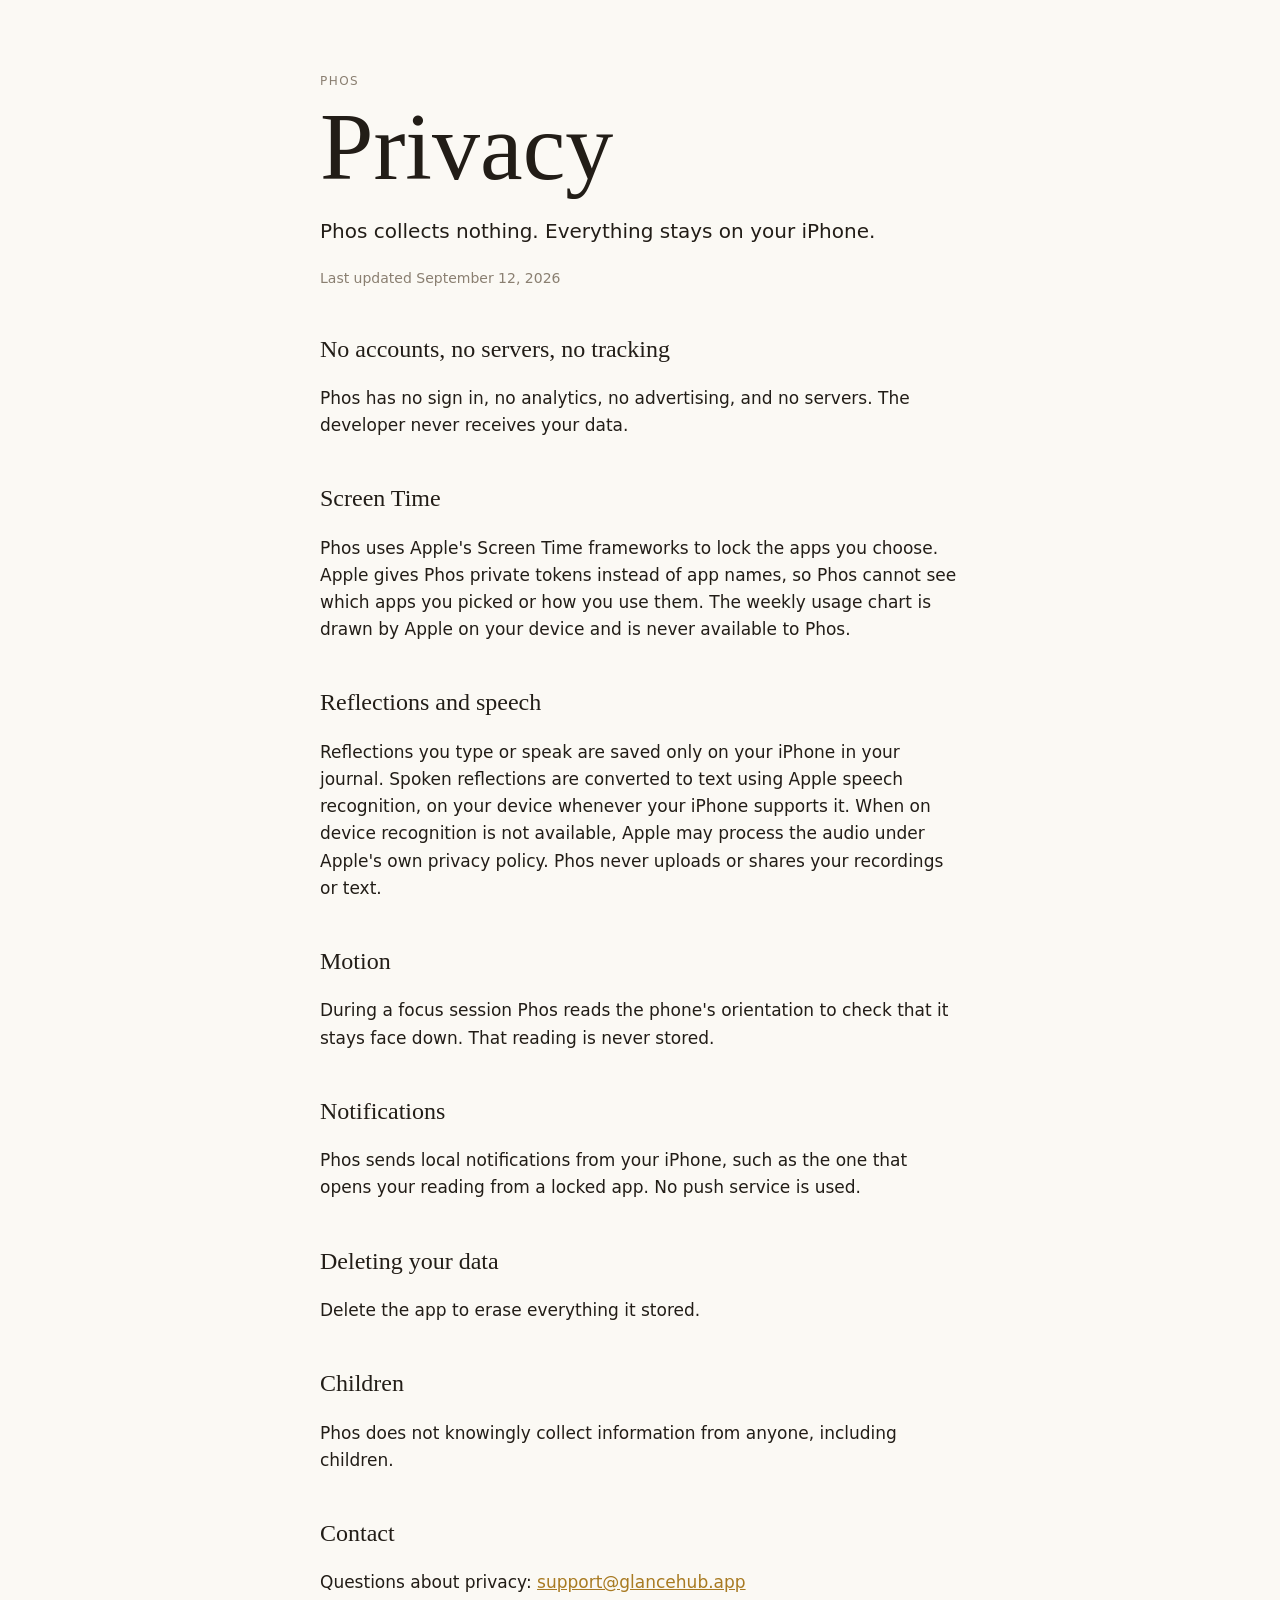
==== privacy.html @ b7cf106d "Phos support and privacy site Co-Authored-By: Claude Opus 5 (1M context) <noreply@anthropic.com> Cla" ====
<!doctype html>
<html lang="en">
<head>
<meta charset="utf-8">
<meta name="viewport" content="width=device-width, initial-scale=1">
<title>Phos Privacy Policy</title>
<link rel="stylesheet" href="/style.css">
</head>
<body>
<main class="wrap">
  <p class="eyebrow"><a href="/">Phos</a></p>
  <h1>Privacy</h1>
  <p class="lede">Phos collects nothing. Everything stays on your iPhone.</p>
  <p class="meta">Last updated September 12, 2026</p>

  <h2>No accounts, no servers, no tracking</h2>
  <p>Phos has no sign in, no analytics, no advertising, and no servers. The developer never receives your data.</p>

  <h2>Screen Time</h2>
  <p>Phos uses Apple's Screen Time frameworks to lock the apps you choose. Apple gives Phos private tokens instead of app names, so Phos cannot see which apps you picked or how you use them. The weekly usage chart is drawn by Apple on your device and is never available to Phos.</p>

  <h2>Reflections and speech</h2>
  <p>Reflections you type or speak are saved only on your iPhone in your journal. Spoken reflections are converted to text using Apple speech recognition, on your device whenever your iPhone supports it. When on device recognition is not available, Apple may process the audio under Apple's own privacy policy. Phos never uploads or shares your recordings or text.</p>

  <h2>Motion</h2>
  <p>During a focus session Phos reads the phone's orientation to check that it stays face down. That reading is never stored.</p>

  <h2>Notifications</h2>
  <p>Phos sends local notifications from your iPhone, such as the one that opens your reading from a locked app. No push service is used.</p>

  <h2>Deleting your data</h2>
  <p>Delete the app to erase everything it stored.</p>

  <h2>Children</h2>
  <p>Phos does not knowingly collect information from anyone, including children.</p>

  <h2>Contact</h2>
  <p>Questions about privacy: <a href="mailto:support@glancehub.app?subject=Phos%20privacy">support@glancehub.app</a></p>
</main>
</body>
</html>
---- style.css ----
:root { --paper: #FBF9F4; --ink: #221D17; --dim: #8A7F71; --line: #ECE5D8; --gold: #A87A22; }
* { box-sizing: border-box; }
body { margin: 0; background: var(--paper); color: var(--ink); font: 17px/1.6 -apple-system, BlinkMacSystemFont, "Segoe UI", system-ui, sans-serif; padding-inline: 20px; }
.wrap { max-width: 640px; margin: 0 auto; padding-block: 72px 96px; }
.eyebrow { font-size: 12px; letter-spacing: .12em; text-transform: uppercase; color: var(--dim); margin: 0; }
.eyebrow a { color: inherit; text-decoration: none; }
h1 { font-family: "New York", "Iowan Old Style", Georgia, serif; font-weight: 500; font-size: clamp(56px, 12vw, 96px); line-height: 1; margin: 8px 0 6px; }
h1 span { color: var(--gold); }
h2 { font-family: "New York", "Iowan Old Style", Georgia, serif; font-weight: 500; font-size: 24px; margin: 40px 0 8px; }
.gloss { color: var(--dim); margin: 0 0 28px; }
.lede { font-size: 20px; }
.meta { color: var(--dim); font-size: 14px; }
.steps { padding-left: 22px; margin: 28px 0; }
.steps li { margin: 8px 0; }
blockquote { margin: 40px 0; padding: 24px; background: #F3EBDB; border-radius: 18px; font-family: "New York", Georgia, serif; font-size: 21px; }
cite { display: block; font: 14px -apple-system, system-ui, sans-serif; color: var(--dim); margin-top: 8px; font-style: normal; }
a { color: var(--gold); }
nav { display: flex; gap: 24px; border-top: 1px solid var(--line); padding-top: 20px; }
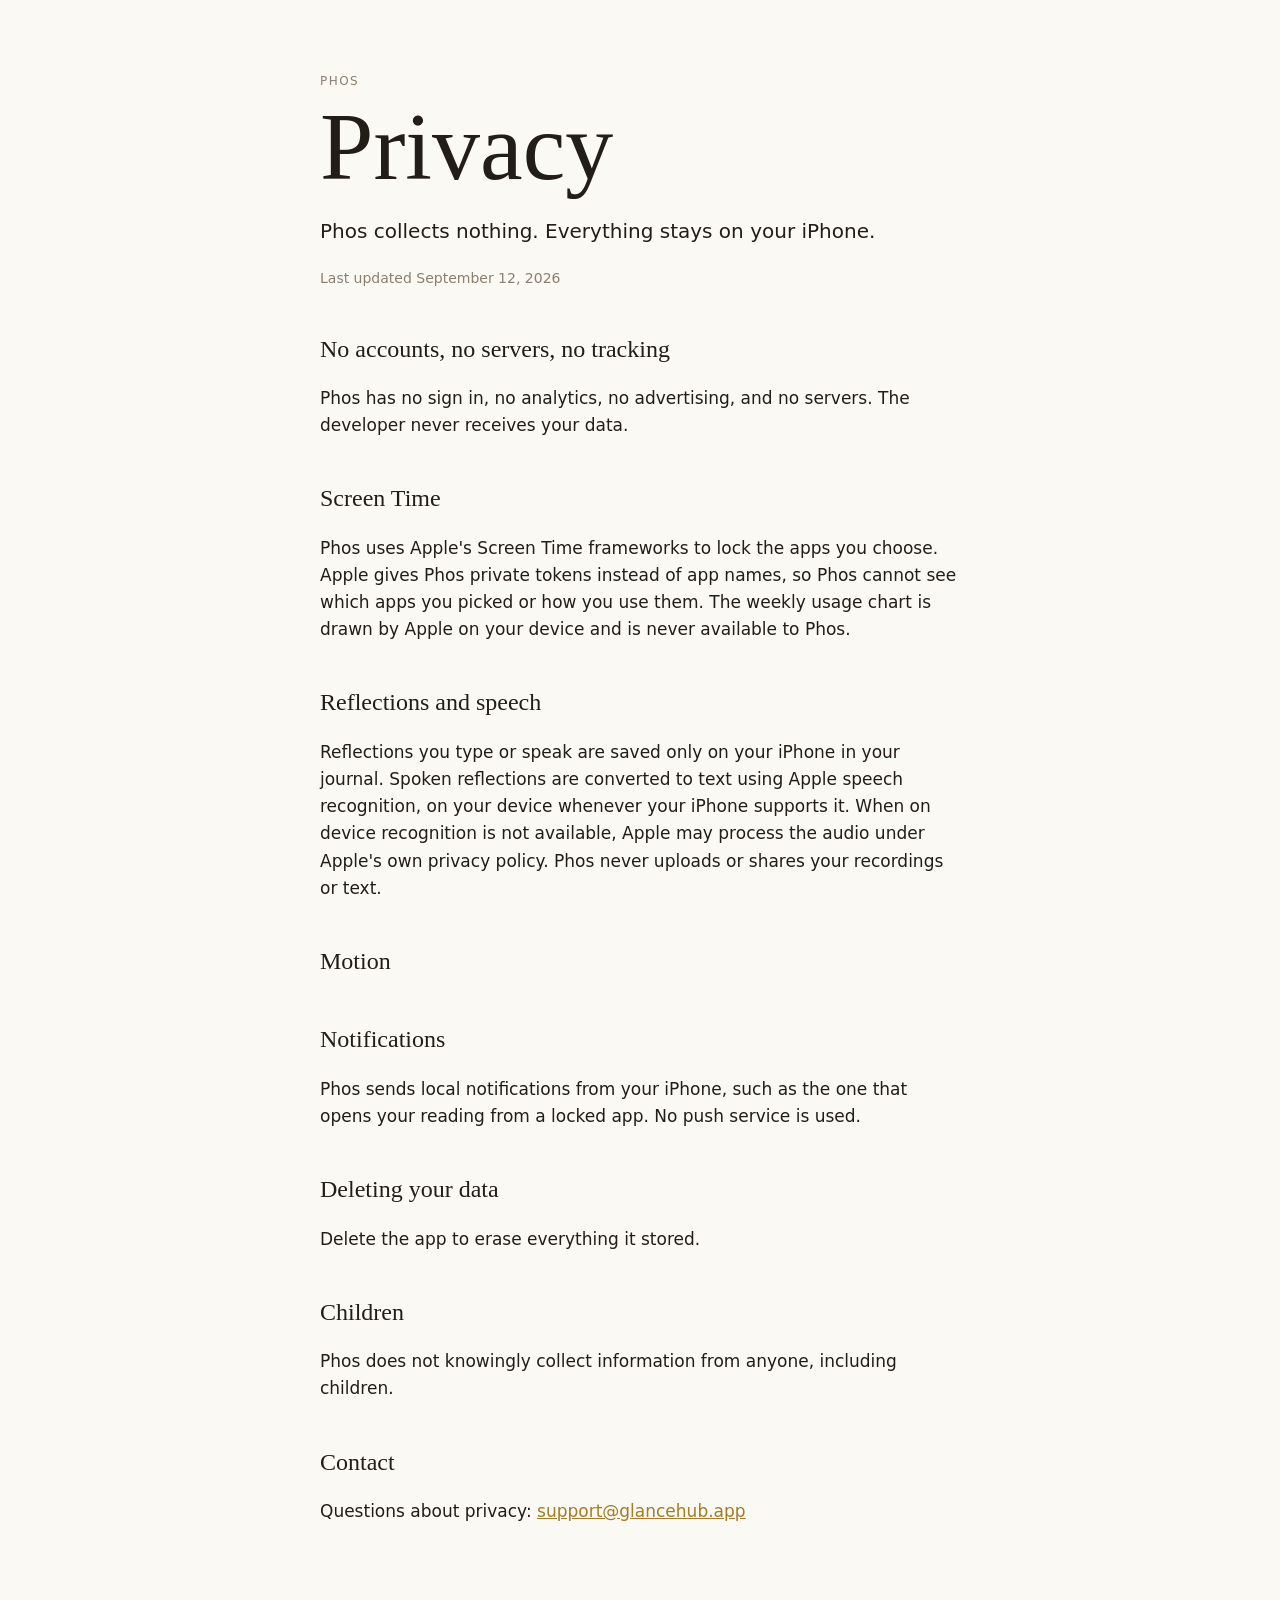
==== commit 9ad30bad: "Remove focus session from privacy page Co-Authored-By: Claude Opus 5 (1M context) <noreply@anthropic" ====
--- a/privacy.html
+++ b/privacy.html
@@ -23,7 +23,6 @@
   <p>Reflections you type or speak are saved only on your iPhone in your journal. Spoken reflections are converted to text using Apple speech recognition, on your device whenever your iPhone supports it. When on device recognition is not available, Apple may process the audio under Apple's own privacy policy. Phos never uploads or shares your recordings or text.</p>
 
   <h2>Motion</h2>
-  <p>During a focus session Phos reads the phone's orientation to check that it stays face down. That reading is never stored.</p>
 
   <h2>Notifications</h2>
   <p>Phos sends local notifications from your iPhone, such as the one that opens your reading from a locked app. No push service is used.</p>
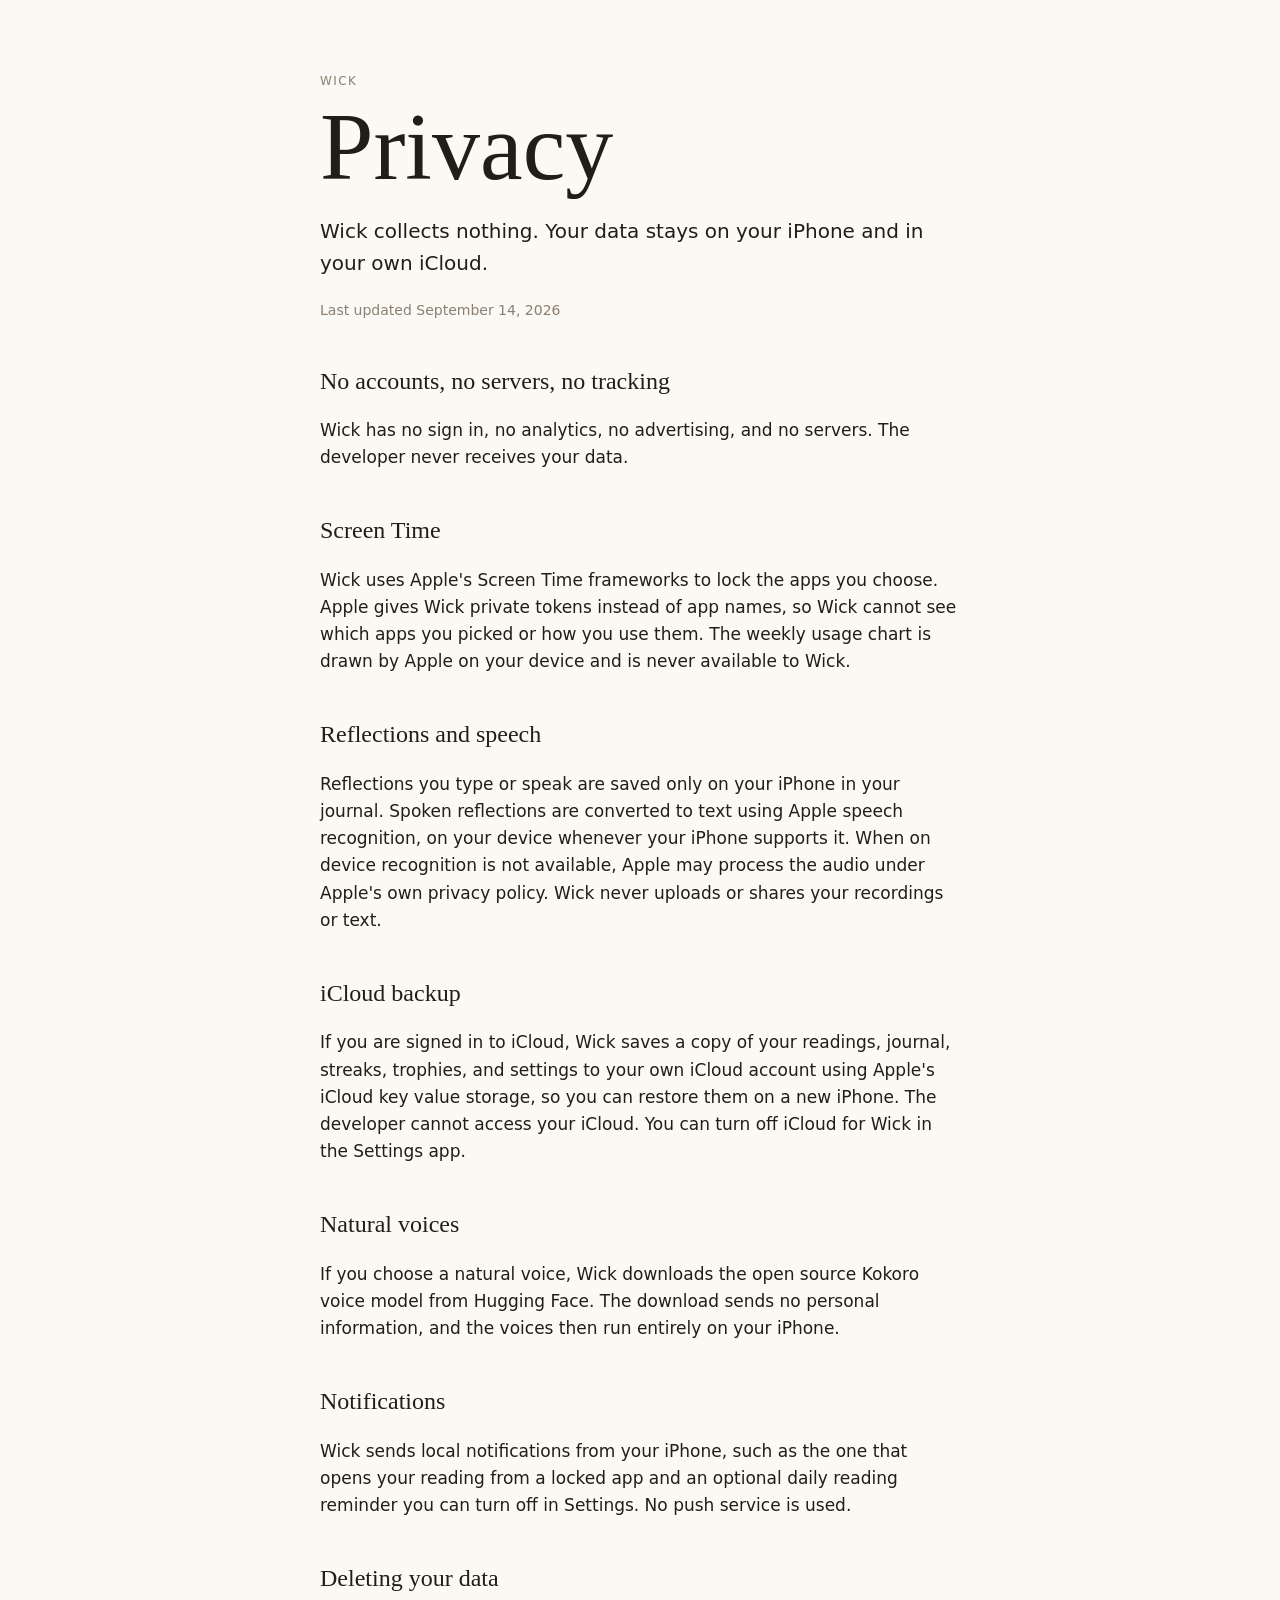
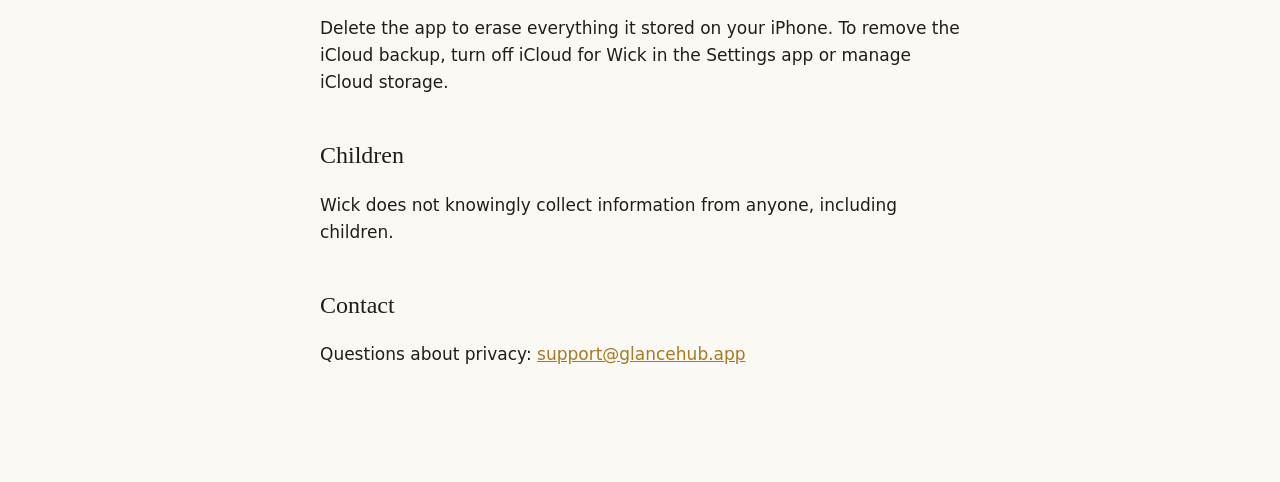
==== commit 75249fe7: "Rename to Wick, privacy covers iCloud backup, voices, reminders Co-Authored-By: Claude Opus 5 (1M co" ====
--- a/privacy.html
+++ b/privacy.html
@@ -3,38 +3,42 @@
 <head>
 <meta charset="utf-8">
 <meta name="viewport" content="width=device-width, initial-scale=1">
-<title>Phos Privacy Policy</title>
+<title>Wick Privacy Policy</title>
 <link rel="stylesheet" href="/style.css">
 </head>
 <body>
 <main class="wrap">
-  <p class="eyebrow"><a href="/">Phos</a></p>
+  <p class="eyebrow"><a href="/">Wick</a></p>
   <h1>Privacy</h1>
-  <p class="lede">Phos collects nothing. Everything stays on your iPhone.</p>
-  <p class="meta">Last updated September 12, 2026</p>
+  <p class="lede">Wick collects nothing. Your data stays on your iPhone and in your own iCloud.</p>
+  <p class="meta">Last updated September 14, 2026</p>
 
   <h2>No accounts, no servers, no tracking</h2>
-  <p>Phos has no sign in, no analytics, no advertising, and no servers. The developer never receives your data.</p>
+  <p>Wick has no sign in, no analytics, no advertising, and no servers. The developer never receives your data.</p>
 
   <h2>Screen Time</h2>
-  <p>Phos uses Apple's Screen Time frameworks to lock the apps you choose. Apple gives Phos private tokens instead of app names, so Phos cannot see which apps you picked or how you use them. The weekly usage chart is drawn by Apple on your device and is never available to Phos.</p>
+  <p>Wick uses Apple's Screen Time frameworks to lock the apps you choose. Apple gives Wick private tokens instead of app names, so Wick cannot see which apps you picked or how you use them. The weekly usage chart is drawn by Apple on your device and is never available to Wick.</p>
 
   <h2>Reflections and speech</h2>
-  <p>Reflections you type or speak are saved only on your iPhone in your journal. Spoken reflections are converted to text using Apple speech recognition, on your device whenever your iPhone supports it. When on device recognition is not available, Apple may process the audio under Apple's own privacy policy. Phos never uploads or shares your recordings or text.</p>
+  <p>Reflections you type or speak are saved only on your iPhone in your journal. Spoken reflections are converted to text using Apple speech recognition, on your device whenever your iPhone supports it. When on device recognition is not available, Apple may process the audio under Apple's own privacy policy. Wick never uploads or shares your recordings or text.</p>
 
-  <h2>Motion</h2>
+  <h2>iCloud backup</h2>
+  <p>If you are signed in to iCloud, Wick saves a copy of your readings, journal, streaks, trophies, and settings to your own iCloud account using Apple's iCloud key value storage, so you can restore them on a new iPhone. The developer cannot access your iCloud. You can turn off iCloud for Wick in the Settings app.</p>
+
+  <h2>Natural voices</h2>
+  <p>If you choose a natural voice, Wick downloads the open source Kokoro voice model from Hugging Face. The download sends no personal information, and the voices then run entirely on your iPhone.</p>
 
   <h2>Notifications</h2>
-  <p>Phos sends local notifications from your iPhone, such as the one that opens your reading from a locked app. No push service is used.</p>
+  <p>Wick sends local notifications from your iPhone, such as the one that opens your reading from a locked app and an optional daily reading reminder you can turn off in Settings. No push service is used.</p>
 
   <h2>Deleting your data</h2>
-  <p>Delete the app to erase everything it stored.</p>
+  <p>Delete the app to erase everything it stored on your iPhone. To remove the iCloud backup, turn off iCloud for Wick in the Settings app or manage iCloud storage.</p>
 
   <h2>Children</h2>
-  <p>Phos does not knowingly collect information from anyone, including children.</p>
+  <p>Wick does not knowingly collect information from anyone, including children.</p>
 
   <h2>Contact</h2>
-  <p>Questions about privacy: <a href="mailto:support@glancehub.app?subject=Phos%20privacy">support@glancehub.app</a></p>
+  <p>Questions about privacy: <a href="mailto:support@glancehub.app?subject=Wick%20privacy">support@glancehub.app</a></p>
 </main>
 </body>
 </html>
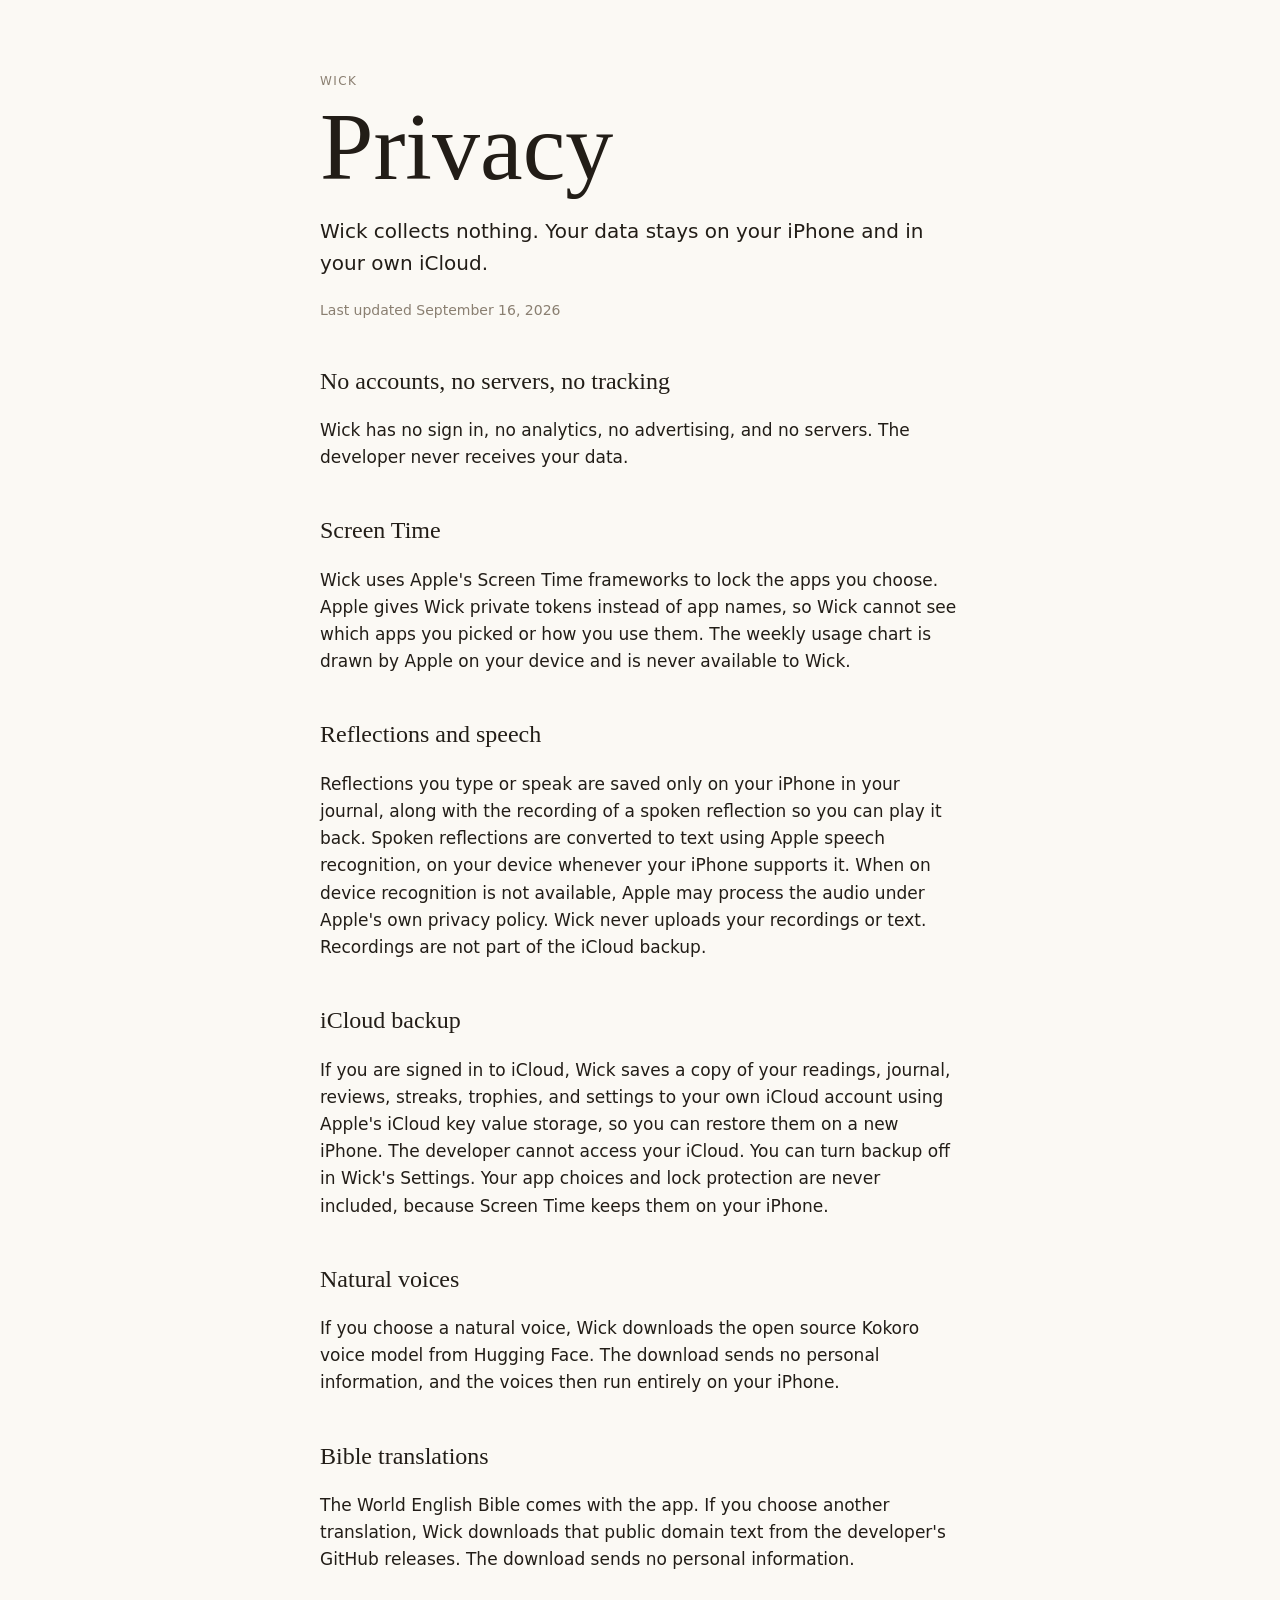
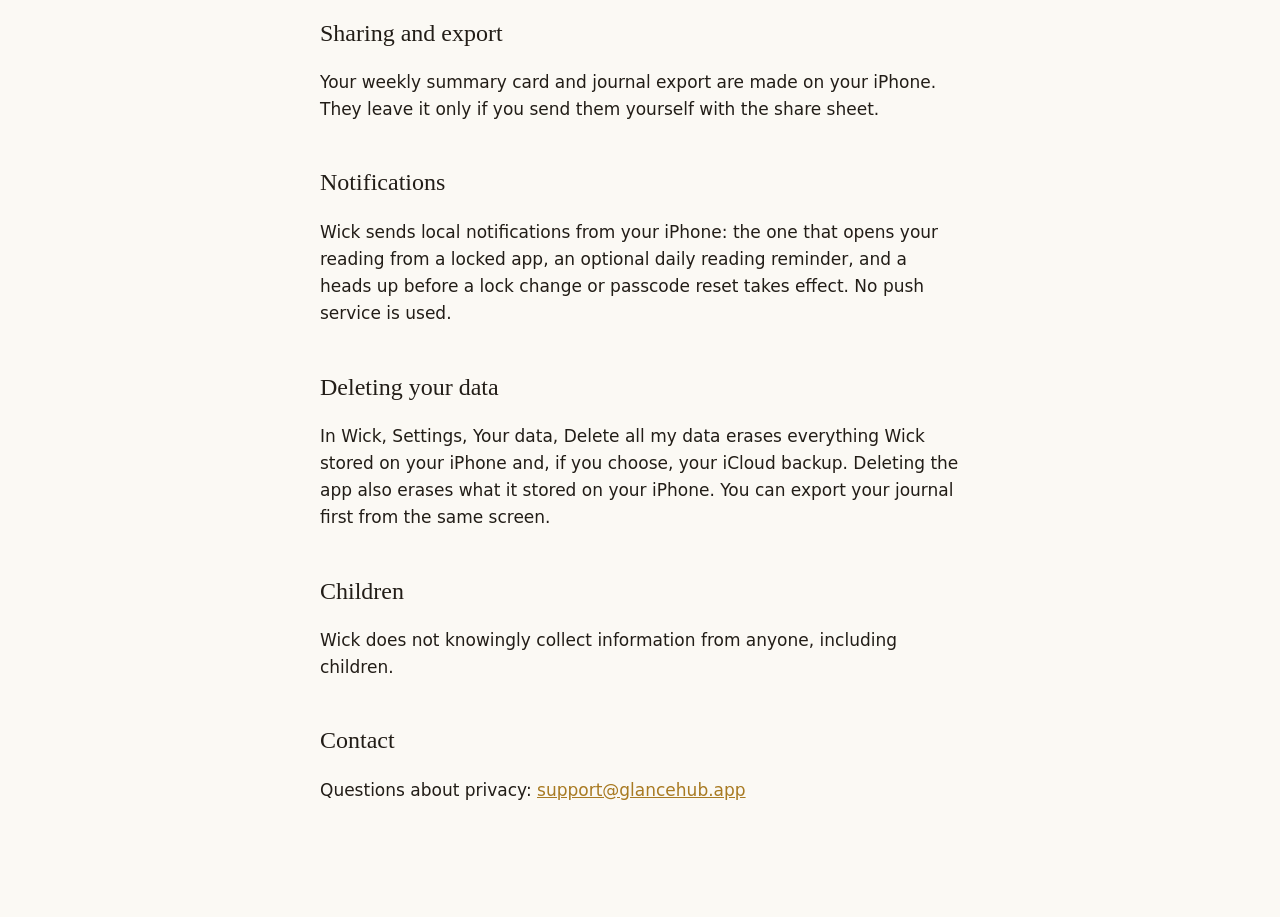
==== commit 4b9ceab8: "Privacy policy covers translations, recordings, sharing, change notices, and in app delete Co-Author" ====
--- a/privacy.html
+++ b/privacy.html
@@ -11,7 +11,7 @@
   <p class="eyebrow"><a href="/">Wick</a></p>
   <h1>Privacy</h1>
   <p class="lede">Wick collects nothing. Your data stays on your iPhone and in your own iCloud.</p>
-  <p class="meta">Last updated September 14, 2026</p>
+  <p class="meta">Last updated September 16, 2026</p>
 
   <h2>No accounts, no servers, no tracking</h2>
   <p>Wick has no sign in, no analytics, no advertising, and no servers. The developer never receives your data.</p>
@@ -20,19 +20,25 @@
   <p>Wick uses Apple's Screen Time frameworks to lock the apps you choose. Apple gives Wick private tokens instead of app names, so Wick cannot see which apps you picked or how you use them. The weekly usage chart is drawn by Apple on your device and is never available to Wick.</p>
 
   <h2>Reflections and speech</h2>
-  <p>Reflections you type or speak are saved only on your iPhone in your journal. Spoken reflections are converted to text using Apple speech recognition, on your device whenever your iPhone supports it. When on device recognition is not available, Apple may process the audio under Apple's own privacy policy. Wick never uploads or shares your recordings or text.</p>
+  <p>Reflections you type or speak are saved only on your iPhone in your journal, along with the recording of a spoken reflection so you can play it back. Spoken reflections are converted to text using Apple speech recognition, on your device whenever your iPhone supports it. When on device recognition is not available, Apple may process the audio under Apple's own privacy policy. Wick never uploads your recordings or text. Recordings are not part of the iCloud backup.</p>
 
   <h2>iCloud backup</h2>
-  <p>If you are signed in to iCloud, Wick saves a copy of your readings, journal, streaks, trophies, and settings to your own iCloud account using Apple's iCloud key value storage, so you can restore them on a new iPhone. The developer cannot access your iCloud. You can turn off iCloud for Wick in the Settings app.</p>
+  <p>If you are signed in to iCloud, Wick saves a copy of your readings, journal, reviews, streaks, trophies, and settings to your own iCloud account using Apple's iCloud key value storage, so you can restore them on a new iPhone. The developer cannot access your iCloud. You can turn backup off in Wick's Settings. Your app choices and lock protection are never included, because Screen Time keeps them on your iPhone.</p>
 
   <h2>Natural voices</h2>
   <p>If you choose a natural voice, Wick downloads the open source Kokoro voice model from Hugging Face. The download sends no personal information, and the voices then run entirely on your iPhone.</p>
 
+  <h2>Bible translations</h2>
+  <p>The World English Bible comes with the app. If you choose another translation, Wick downloads that public domain text from the developer's GitHub releases. The download sends no personal information.</p>
+
+  <h2>Sharing and export</h2>
+  <p>Your weekly summary card and journal export are made on your iPhone. They leave it only if you send them yourself with the share sheet.</p>
+
   <h2>Notifications</h2>
-  <p>Wick sends local notifications from your iPhone, such as the one that opens your reading from a locked app and an optional daily reading reminder you can turn off in Settings. No push service is used.</p>
+  <p>Wick sends local notifications from your iPhone: the one that opens your reading from a locked app, an optional daily reading reminder, and a heads up before a lock change or passcode reset takes effect. No push service is used.</p>
 
   <h2>Deleting your data</h2>
-  <p>Delete the app to erase everything it stored on your iPhone. To remove the iCloud backup, turn off iCloud for Wick in the Settings app or manage iCloud storage.</p>
+  <p>In Wick, Settings, Your data, Delete all my data erases everything Wick stored on your iPhone and, if you choose, your iCloud backup. Deleting the app also erases what it stored on your iPhone. You can export your journal first from the same screen.</p>
 
   <h2>Children</h2>
   <p>Wick does not knowingly collect information from anyone, including children.</p>
